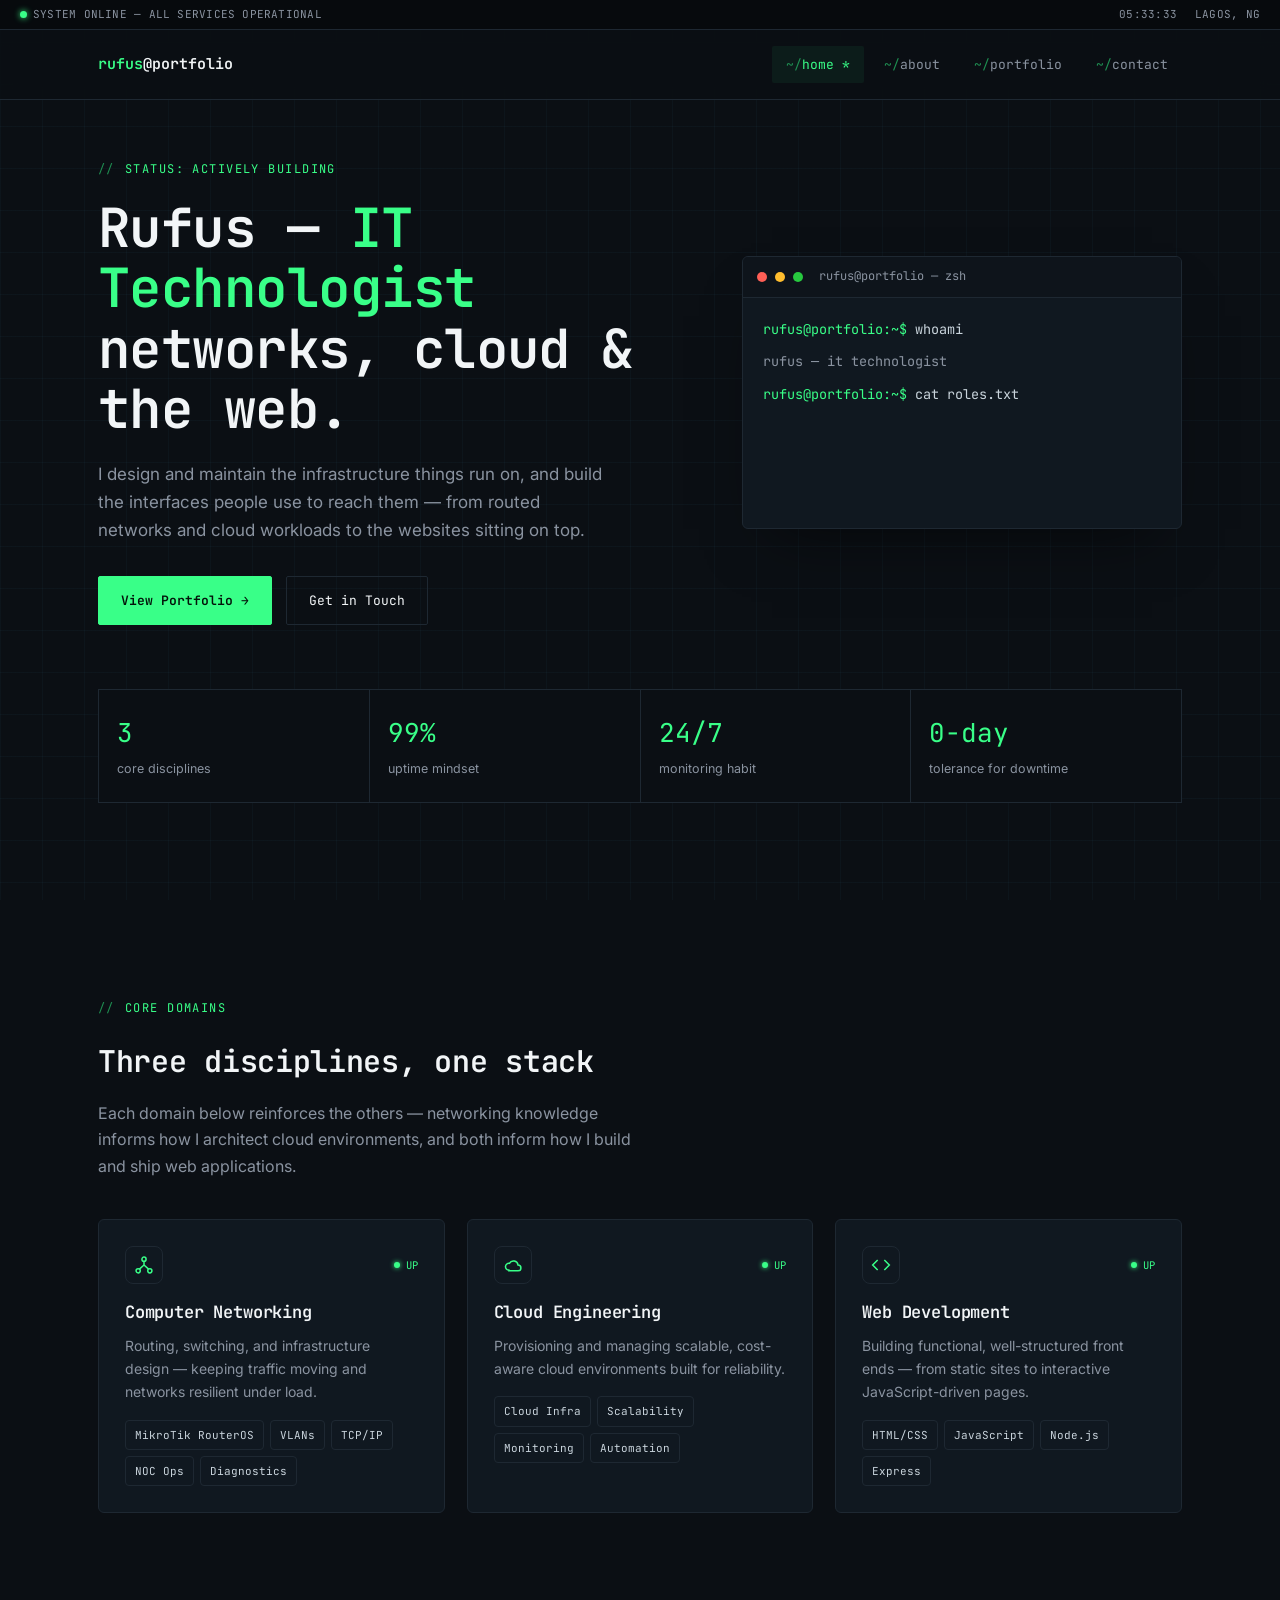
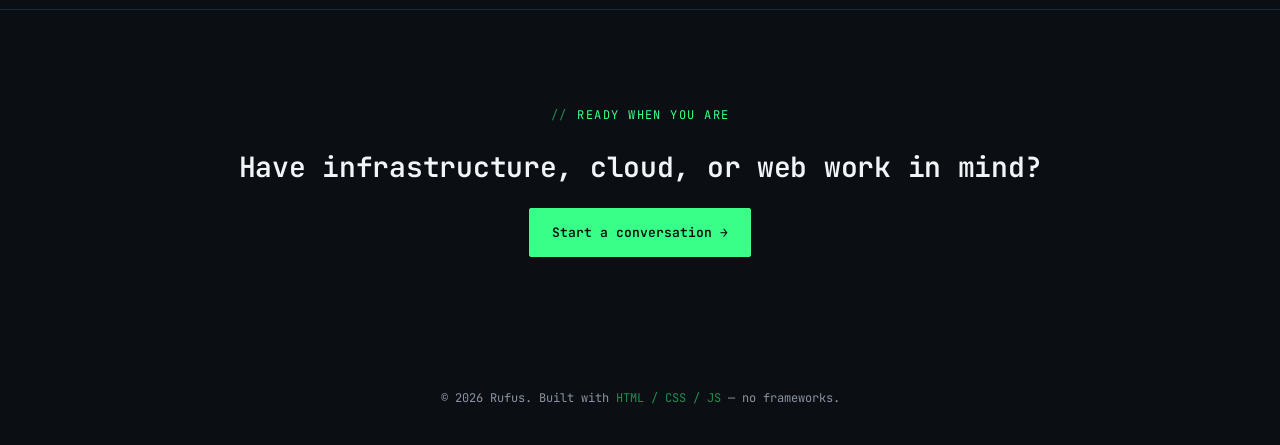
==== index.html @ 2d5509aa "Add files via upload" ====
<!DOCTYPE html>
<html lang="en">
<head>
<meta charset="UTF-8">
<meta name="viewport" content="width=device-width, initial-scale=1">
<title>Rufus — IT Technologist | Networking · Cloud · Web</title>
<meta name="description" content="Rufus — IT Technologist specializing in computer networking, cloud engineering, and web development.">
<link rel="preconnect" href="https://fonts.googleapis.com">
<link href="https://fonts.googleapis.com/css2?family=JetBrains+Mono:wght@400;500;600;700&family=Inter:wght@400;500;600;700&display=swap" rel="stylesheet">
<link rel="stylesheet" href="assets/style.css">
</head>
<body>

<div class="gridlines"></div>

<div class="statusbar">
  <div><span class="dot"></span>SYSTEM ONLINE — ALL SERVICES OPERATIONAL</div>
  <div class="right"><span id="liveClock">00:00:00</span><span>LAGOS, NG</span></div>
</div>

<nav class="nav">
  <div class="nav-inner">
    <div class="brand"><span class="path">rufus</span>@portfolio</div>
    <ul class="navlinks" id="navLinks">
      <li><a href="index.html">home</a></li>
      <li><a href="about.html">about</a></li>
      <li><a href="portfolio.html">portfolio</a></li>
      <li><a href="contact.html">contact</a></li>
    </ul>
    <button class="navtoggle" id="navToggle" aria-label="Toggle menu"><span></span><span></span><span></span></button>
  </div>
</nav>

<main>

  <!-- HERO -->
  <section class="hero">
    <div class="wrap">
      <div class="hero-grid">
        <div class="reveal in">
          <div class="eyebrow">status: actively building</div>
          <h1>Rufus — <span class="accent">IT Technologist</span><br>networks, cloud &amp; the web.</h1>
          <p class="lede">I design and maintain the infrastructure things run on, and build the interfaces people use to reach them — from routed networks and cloud workloads to the websites sitting on top.</p>
          <div class="cta-row">
            <a href="portfolio.html" class="btn btn-primary">View Portfolio →</a>
            <a href="contact.html" class="btn btn-ghost">Get in Touch</a>
          </div>
        </div>

        <div class="reveal in">
          <div class="term">
            <div class="term-head">
              <span class="tdot t1"></span><span class="tdot t2"></span><span class="tdot t3"></span>
              <span class="title">rufus@portfolio — zsh</span>
            </div>
            <div class="term-body" id="termBody"></div>
          </div>
        </div>
      </div>

      <div class="stats reveal">
        <div class="stat"><div class="num"><span data-counter="3" data-suffix="">0</span></div><div class="label">core disciplines</div></div>
        <div class="stat"><div class="num"><span data-counter="99" data-suffix="%">0%</span></div><div class="label">uptime mindset</div></div>
        <div class="stat"><div class="num"><span data-counter="24" data-suffix="/7">0</span></div><div class="label">monitoring habit</div></div>
        <div class="stat"><div class="num"><span data-counter="0" data-suffix="-day">0</span></div><div class="label">tolerance for downtime</div></div>
      </div>
    </div>
  </section>

  <!-- DOMAINS -->
  <section class="section">
    <div class="wrap">
      <div class="eyebrow reveal">core domains</div>
      <h2 style="font-size:30px; margin-bottom:14px;" class="reveal">Three disciplines, one stack</h2>
      <p style="color:var(--muted); max-width:560px;" class="reveal">Each domain below reinforces the others — networking knowledge informs how I architect cloud environments, and both inform how I build and ship web applications.</p>

      <div class="domains">
        <div class="node reveal">
          <div class="node-head">
            <div class="icon">
              <svg width="20" height="20" viewBox="0 0 24 24" fill="none" stroke="currentColor" stroke-width="1.8"><circle cx="12" cy="5" r="2.5"/><circle cx="5" cy="19" r="2.5"/><circle cx="19" cy="19" r="2.5"/><path d="M12 7.5V12M12 12L6.5 17M12 12l5.5 5"/></svg>
            </div>
            <div class="node-status"><span class="d"></span>UP</div>
          </div>
          <h3>Computer Networking</h3>
          <p>Routing, switching, and infrastructure design — keeping traffic moving and networks resilient under load.</p>
          <div class="node-skills">
            <span class="tag">MikroTik RouterOS</span><span class="tag">VLANs</span><span class="tag">TCP/IP</span><span class="tag">NOC Ops</span><span class="tag">Diagnostics</span>
          </div>
        </div>

        <div class="node reveal">
          <div class="node-head">
            <div class="icon">
              <svg width="20" height="20" viewBox="0 0 24 24" fill="none" stroke="currentColor" stroke-width="1.8"><path d="M7 18a4 4 0 1 1 .7-7.94A5.5 5.5 0 0 1 18 12a3.5 3.5 0 0 1 0 7H7Z"/></svg>
            </div>
            <div class="node-status"><span class="d"></span>UP</div>
          </div>
          <h3>Cloud Engineering</h3>
          <p>Provisioning and managing scalable, cost-aware cloud environments built for reliability.</p>
          <div class="node-skills">
            <span class="tag">Cloud Infra</span><span class="tag">Scalability</span><span class="tag">Monitoring</span><span class="tag">Automation</span>
          </div>
        </div>

        <div class="node reveal">
          <div class="node-head">
            <div class="icon">
              <svg width="20" height="20" viewBox="0 0 24 24" fill="none" stroke="currentColor" stroke-width="1.8"><polyline points="8 6 2 12 8 18"/><polyline points="16 6 22 12 16 18"/></svg>
            </div>
            <div class="node-status"><span class="d"></span>UP</div>
          </div>
          <h3>Web Development</h3>
          <p>Building functional, well-structured front ends — from static sites to interactive JavaScript-driven pages.</p>
          <div class="node-skills">
            <span class="tag">HTML/CSS</span><span class="tag">JavaScript</span><span class="tag">Node.js</span><span class="tag">Express</span>
          </div>
        </div>
      </div>
    </div>
  </section>

  <!-- CTA strip -->
  <section class="section" style="border-bottom:none;">
    <div class="wrap" style="text-align:center;">
      <div class="eyebrow reveal" style="justify-content:center;">ready when you are</div>
      <h2 style="font-size:28px; margin-bottom:18px;" class="reveal">Have infrastructure, cloud, or web work in mind?</h2>
      <a href="contact.html" class="btn btn-primary reveal">Start a conversation →</a>
    </div>
  </section>

</main>

<footer>
  <div class="wrap">© <span id="year"></span> Rufus. Built with <span class="path">HTML / CSS / JS</span> — no frameworks.</div>
</footer>

<script src="assets/main.js"></script>
<script>document.getElementById('year').textContent = new Date().getFullYear();</script>
</body>
</html>
---- assets/style.css ----
/* ============================================================
   Rufus — Portfolio
   Palette: terminal-dark base, signal-green + cyan accents
   Type: JetBrains Mono (display/labels) + Inter (body)
   ============================================================ */

:root{
  --bg:        #0B0F14;
  --panel:     #101820;
  --panel-2:   #0E141B;
  --line:      #1E2832;
  --text:      #F2F5F7;
  --muted:     #8A93A0;
  --green:     #39FF88;
  --green-dim: #1F8F52;
  --cyan:      #5AC8FA;
  --red:       #FF5C5C;
  --radius:    2px;
  --mono: 'JetBrains Mono', 'SFMono-Regular', Consolas, monospace;
  --sans: 'Inter', -apple-system, Segoe UI, sans-serif;
}

*{ margin:0; padding:0; box-sizing:border-box; }

html{ scroll-behavior:smooth; }

body{
  background:var(--bg);
  color:var(--text);
  font-family:var(--sans);
  font-size:16px;
  line-height:1.65;
  -webkit-font-smoothing:antialiased;
}

a{ color:inherit; text-decoration:none; }

img{ max-width:100%; display:block; }

::selection{ background:var(--green); color:#04130A; }

:focus-visible{
  outline:2px solid var(--green);
  outline-offset:3px;
}

.wrap{
  max-width:1140px;
  margin:0 auto;
  padding:0 28px;
}

@media (prefers-reduced-motion: reduce){
  *{ animation-duration:0.001ms !important; transition-duration:0.001ms !important; }
}

/* ---------- background grid texture ---------- */
.gridlines{
  position:fixed;
  inset:0;
  background-image:
    linear-gradient(rgba(90,200,250,0.035) 1px, transparent 1px),
    linear-gradient(90deg, rgba(90,200,250,0.035) 1px, transparent 1px);
  background-size:42px 42px;
  pointer-events:none;
  z-index:0;
}

/* ---------- top status bar ---------- */
.statusbar{
  position:fixed;
  top:0; left:0; right:0;
  height:30px;
  display:flex;
  align-items:center;
  justify-content:space-between;
  padding:0 20px;
  background:#070A0D;
  border-bottom:1px solid var(--line);
  font-family:var(--mono);
  font-size:11px;
  color:var(--muted);
  z-index:200;
  letter-spacing:0.02em;
}
.statusbar .dot{
  display:inline-block;
  width:7px; height:7px;
  border-radius:50%;
  background:var(--green);
  margin-right:6px;
  box-shadow:0 0 6px var(--green);
  animation:pulse 2.4s infinite;
}
@keyframes pulse{
  0%,100%{ opacity:1; }
  50%{ opacity:0.35; }
}
.statusbar .right span{ margin-left:18px; }

/* ---------- nav ---------- */
.nav{
  position:fixed;
  top:30px; left:0; right:0;
  z-index:190;
  background:rgba(11,15,20,0.88);
  backdrop-filter:blur(10px);
  border-bottom:1px solid var(--line);
}
.nav-inner{
  max-width:1140px;
  margin:0 auto;
  padding:16px 28px;
  display:flex;
  align-items:center;
  justify-content:space-between;
}
.brand{
  font-family:var(--mono);
  font-weight:600;
  font-size:15px;
  color:var(--text);
}
.brand .path{ color:var(--green); }
.navlinks{
  display:flex;
  gap:6px;
  list-style:none;
  font-family:var(--mono);
  font-size:13px;
}
.navlinks a{
  display:block;
  padding:8px 14px;
  color:var(--muted);
  border-radius:var(--radius);
  transition:color .15s, background .15s;
}
.navlinks a::before{ content:"~/"; color:var(--green-dim); }
.navlinks a:hover, .navlinks a.active{
  color:var(--green);
  background:rgba(57,255,136,0.06);
}
.navlinks a.active::after{ content:" *"; color:var(--green); }

.navtoggle{
  display:none;
  flex-direction:column;
  gap:4px;
  background:none;
  border:none;
  cursor:pointer;
  padding:8px;
}
.navtoggle span{
  width:22px; height:2px; background:var(--text);
}

@media (max-width:880px){
  .navlinks{
    position:fixed;
    top:76px; left:0; right:0;
    flex-direction:column;
    gap:0;
    background:#0B0F14;
    border-bottom:1px solid var(--line);
    max-height:0;
    overflow:hidden;
    transition:max-height .25s ease;
  }
  .navlinks.open{ max-height:320px; }
  .navlinks a{ padding:14px 28px; border-bottom:1px solid var(--line); }
  .navtoggle{ display:flex; }
}

main{ position:relative; z-index:1; padding-top:96px; }

/* ---------- eyebrow / section labels ---------- */
.eyebrow{
  font-family:var(--mono);
  font-size:12px;
  letter-spacing:0.12em;
  text-transform:uppercase;
  color:var(--green);
  display:flex;
  align-items:center;
  gap:10px;
  margin-bottom:18px;
}
.eyebrow::before{ content:"//"; color:var(--green-dim); }

h1,h2,h3{
  font-family:var(--mono);
  font-weight:600;
  letter-spacing:-0.01em;
  color:var(--text);
}

.section{ padding:96px 0; border-bottom:1px solid var(--line); }
.section:last-child{ border-bottom:none; }

/* ---------- HERO ---------- */
.hero{
  padding:64px 0 100px;
  position:relative;
}
.hero-grid{
  display:grid;
  grid-template-columns:1.15fr 0.85fr;
  gap:48px;
  align-items:center;
}
@media (max-width:880px){
  .hero-grid{ grid-template-columns:1fr; }
}
.hero h1{
  font-size:clamp(34px,5vw,54px);
  line-height:1.12;
  margin-bottom:20px;
}
.hero h1 .accent{ color:var(--green); }
.hero p.lede{
  font-size:17px;
  color:var(--muted);
  max-width:520px;
  margin-bottom:32px;
}
.hero .cta-row{ display:flex; gap:14px; flex-wrap:wrap; }

.btn{
  font-family:var(--mono);
  font-size:13px;
  padding:13px 22px;
  border-radius:var(--radius);
  border:1px solid var(--line);
  display:inline-flex;
  align-items:center;
  gap:8px;
  transition:transform .12s, border-color .12s, background .12s;
  cursor:pointer;
}
.btn-primary{
  background:var(--green);
  color:#04130A;
  border-color:var(--green);
  font-weight:600;
}
.btn-primary:hover{ transform:translateY(-2px); box-shadow:0 8px 24px -8px rgba(57,255,136,0.45); }
.btn-ghost{ color:var(--text); }
.btn-ghost:hover{ border-color:var(--green); color:var(--green); }

/* terminal card in hero */
.term{
  background:var(--panel);
  border:1px solid var(--line);
  border-radius:6px;
  overflow:hidden;
  box-shadow:0 30px 60px -30px rgba(0,0,0,0.6);
}
.term-head{
  display:flex;
  align-items:center;
  gap:8px;
  padding:10px 14px;
  background:var(--panel-2);
  border-bottom:1px solid var(--line);
}
.term-head .tdot{ width:10px; height:10px; border-radius:50%; }
.term-head .t1{ background:#FF5F56; }
.term-head .t2{ background:#FFBD2E; }
.term-head .t3{ background:#27C93F; }
.term-head .title{
  margin-left:8px;
  font-family:var(--mono);
  font-size:12px;
  color:var(--muted);
}
.term-body{
  font-family:var(--mono);
  font-size:13.5px;
  padding:20px;
  color:#C9D4DC;
  min-height:230px;
}
.term-body .promptline{ color:var(--green); }
.term-body .out{ color:var(--muted); }
.term-body .cyan{ color:var(--cyan); }
.cursor{
  display:inline-block;
  width:8px; height:16px;
  background:var(--green);
  vertical-align:middle;
  animation:blink 1s steps(1) infinite;
}
@keyframes blink{ 50%{ opacity:0; } }

/* ---------- STATS STRIP ---------- */
.stats{
  display:grid;
  grid-template-columns:repeat(4,1fr);
  gap:1px;
  background:var(--line);
  border:1px solid var(--line);
  margin-top:64px;
}
.stat{
  background:var(--bg);
  padding:22px 18px;
}
.stat .num{ font-family:var(--mono); font-size:26px; color:var(--green); }
.stat .label{ font-size:12.5px; color:var(--muted); margin-top:4px; }
@media (max-width:700px){
  .stats{ grid-template-columns:repeat(2,1fr); }
}

/* ---------- DOMAIN / SKILL NODES ---------- */
.domains{
  display:grid;
  grid-template-columns:repeat(3,1fr);
  gap:22px;
  margin-top:40px;
}
@media (max-width:900px){ .domains{ grid-template-columns:1fr; } }

.node{
  background:var(--panel);
  border:1px solid var(--line);
  border-radius:6px;
  padding:26px;
  position:relative;
  transition:border-color .15s, transform .15s;
}
.node:hover{ border-color:var(--green-dim); transform:translateY(-3px); }
.node-head{
  display:flex;
  align-items:center;
  justify-content:space-between;
  margin-bottom:14px;
}
.node-head .icon{
  width:38px; height:38px;
  border:1px solid var(--line);
  border-radius:8px;
  display:flex;
  align-items:center;
  justify-content:center;
  color:var(--green);
}
.node-status{
  font-family:var(--mono);
  font-size:10.5px;
  color:var(--green);
  display:flex;
  align-items:center;
  gap:6px;
}
.node-status .d{ width:6px; height:6px; border-radius:50%; background:var(--green); box-shadow:0 0 5px var(--green); }
.node h3{ font-size:17px; margin-bottom:8px; }
.node p{ color:var(--muted); font-size:14px; margin-bottom:16px; }
.node-skills{
  display:flex; flex-wrap:wrap; gap:6px;
}
.tag{
  font-family:var(--mono);
  font-size:11px;
  padding:5px 9px;
  border:1px solid var(--line);
  border-radius:4px;
  color:#C9D4DC;
}

/* ---------- progress / proficiency bars ---------- */
.barrow{ margin-bottom:14px; }
.barrow .blabel{
  display:flex; justify-content:space-between;
  font-family:var(--mono); font-size:12.5px;
  margin-bottom:6px; color:var(--text);
}
.barrow .blabel span:last-child{ color:var(--muted); }
.bartrack{
  height:6px;
  background:var(--panel-2);
  border:1px solid var(--line);
  border-radius:3px;
  overflow:hidden;
}
.barfill{
  height:100%;
  background:linear-gradient(90deg, var(--green-dim), var(--green));
  width:0%;
  transition:width 1.1s cubic-bezier(.2,.7,.2,1);
}

/* ---------- timeline (about) ---------- */
.timeline{ position:relative; padding-left:28px; margin-top:36px; }
.timeline::before{
  content:"";
  position:absolute; left:5px; top:4px; bottom:4px;
  width:1px; background:var(--line);
}
.titem{ position:relative; padding-bottom:36px; }
.titem:last-child{ padding-bottom:0; }
.titem::before{
  content:"";
  position:absolute; left:-28px; top:4px;
  width:11px; height:11px; border-radius:50%;
  background:var(--bg); border:2px solid var(--green);
}
.titem .when{ font-family:var(--mono); font-size:12px; color:var(--green); margin-bottom:4px; }
.titem h3{ font-size:16px; margin-bottom:6px; }
.titem p{ color:var(--muted); font-size:14.5px; }

/* ---------- portfolio cards ---------- */
.filterbar{
  display:flex; gap:10px; flex-wrap:wrap;
  margin-bottom:36px;
}
.filterbtn{
  font-family:var(--mono);
  font-size:12.5px;
  padding:9px 16px;
  border:1px solid var(--line);
  border-radius:20px;
  color:var(--muted);
  background:transparent;
  cursor:pointer;
  transition:all .15s;
}
.filterbtn:hover{ color:var(--text); border-color:#33424F; }
.filterbtn.active{ color:#04130A; background:var(--green); border-color:var(--green); }

.projects{
  display:grid;
  grid-template-columns:repeat(2,1fr);
  gap:22px;
}
@media (max-width:800px){ .projects{ grid-template-columns:1fr; } }

.pcard{
  background:var(--panel);
  border:1px solid var(--line);
  border-radius:6px;
  overflow:hidden;
  transition:transform .15s, border-color .15s;
}
.pcard:hover{ transform:translateY(-3px); border-color:var(--green-dim); }
.pcard-top{
  padding:18px 22px;
  border-bottom:1px solid var(--line);
  display:flex; justify-content:space-between; align-items:center;
}
.pcard-top .ptype{ font-family:var(--mono); font-size:11px; color:var(--cyan); text-transform:uppercase; letter-spacing:.06em; }
.pcard-top .pstate{ font-family:var(--mono); font-size:11px; color:var(--green); }
.pcard-body{ padding:22px; }
.pcard h3{ font-size:17px; margin-bottom:10px; }
.pcard p{ color:var(--muted); font-size:14px; margin-bottom:16px; }
.pcard .stack{ display:flex; flex-wrap:wrap; gap:6px; }
.pcard[data-cat]{ }

/* ---------- contact ---------- */
.contact-grid{
  display:grid;
  grid-template-columns:0.9fr 1.1fr;
  gap:54px;
}
@media (max-width:880px){ .contact-grid{ grid-template-columns:1fr; } }

.cline{
  display:flex; align-items:flex-start; gap:14px;
  padding:16px 0;
  border-bottom:1px solid var(--line);
}
.cline:last-child{ border-bottom:none; }
.cline .k{ font-family:var(--mono); font-size:12px; color:var(--green); min-width:90px; padding-top:2px; }
.cline .v{ font-size:15px; color:var(--text); }
.cline .v .sub{ color:var(--muted); font-size:13px; display:block; margin-top:2px; }

.field{ margin-bottom:20px; }
.field label{
  display:block;
  font-family:var(--mono);
  font-size:12px;
  color:var(--muted);
  margin-bottom:8px;
}
.field input, .field textarea{
  width:100%;
  background:var(--panel);
  border:1px solid var(--line);
  border-radius:4px;
  padding:13px 14px;
  color:var(--text);
  font-family:var(--sans);
  font-size:14.5px;
  resize:vertical;
  transition:border-color .15s;
}
.field input:focus, .field textarea:focus{
  border-color:var(--green);
  outline:none;
}
.field .err{
  color:var(--red);
  font-size:12px;
  font-family:var(--mono);
  margin-top:6px;
  display:none;
}
.field.invalid input, .field.invalid textarea{ border-color:var(--red); }
.field.invalid .err{ display:block; }

#formStatus{
  display:none;
  font-family:var(--mono);
  font-size:13px;
  padding:14px 16px;
  border-radius:4px;
  margin-top:18px;
}
#formStatus.show{ display:block; }
#formStatus.ok{ background:rgba(57,255,136,0.08); border:1px solid var(--green-dim); color:var(--green); }

/* ---------- footer ---------- */
footer{
  padding:36px 0;
  text-align:center;
  font-family:var(--mono);
  font-size:12px;
  color:var(--muted);
}
footer .path{ color:var(--green-dim); }

/* ---------- page header (non-home pages) ---------- */
.pagehead{
  padding:48px 0 10px;
}
.pagehead h1{ font-size:clamp(28px,4vw,40px); margin-bottom:10px; }
.pagehead .crumb{
  font-family:var(--mono);
  font-size:12.5px;
  color:var(--muted);
}
.pagehead .crumb .seg{ color:var(--green); }

/* reveal-on-scroll */
.reveal{ opacity:0; transform:translateY(16px); transition:opacity .6s ease, transform .6s ease; }
.reveal.in{ opacity:1; transform:translateY(0); }
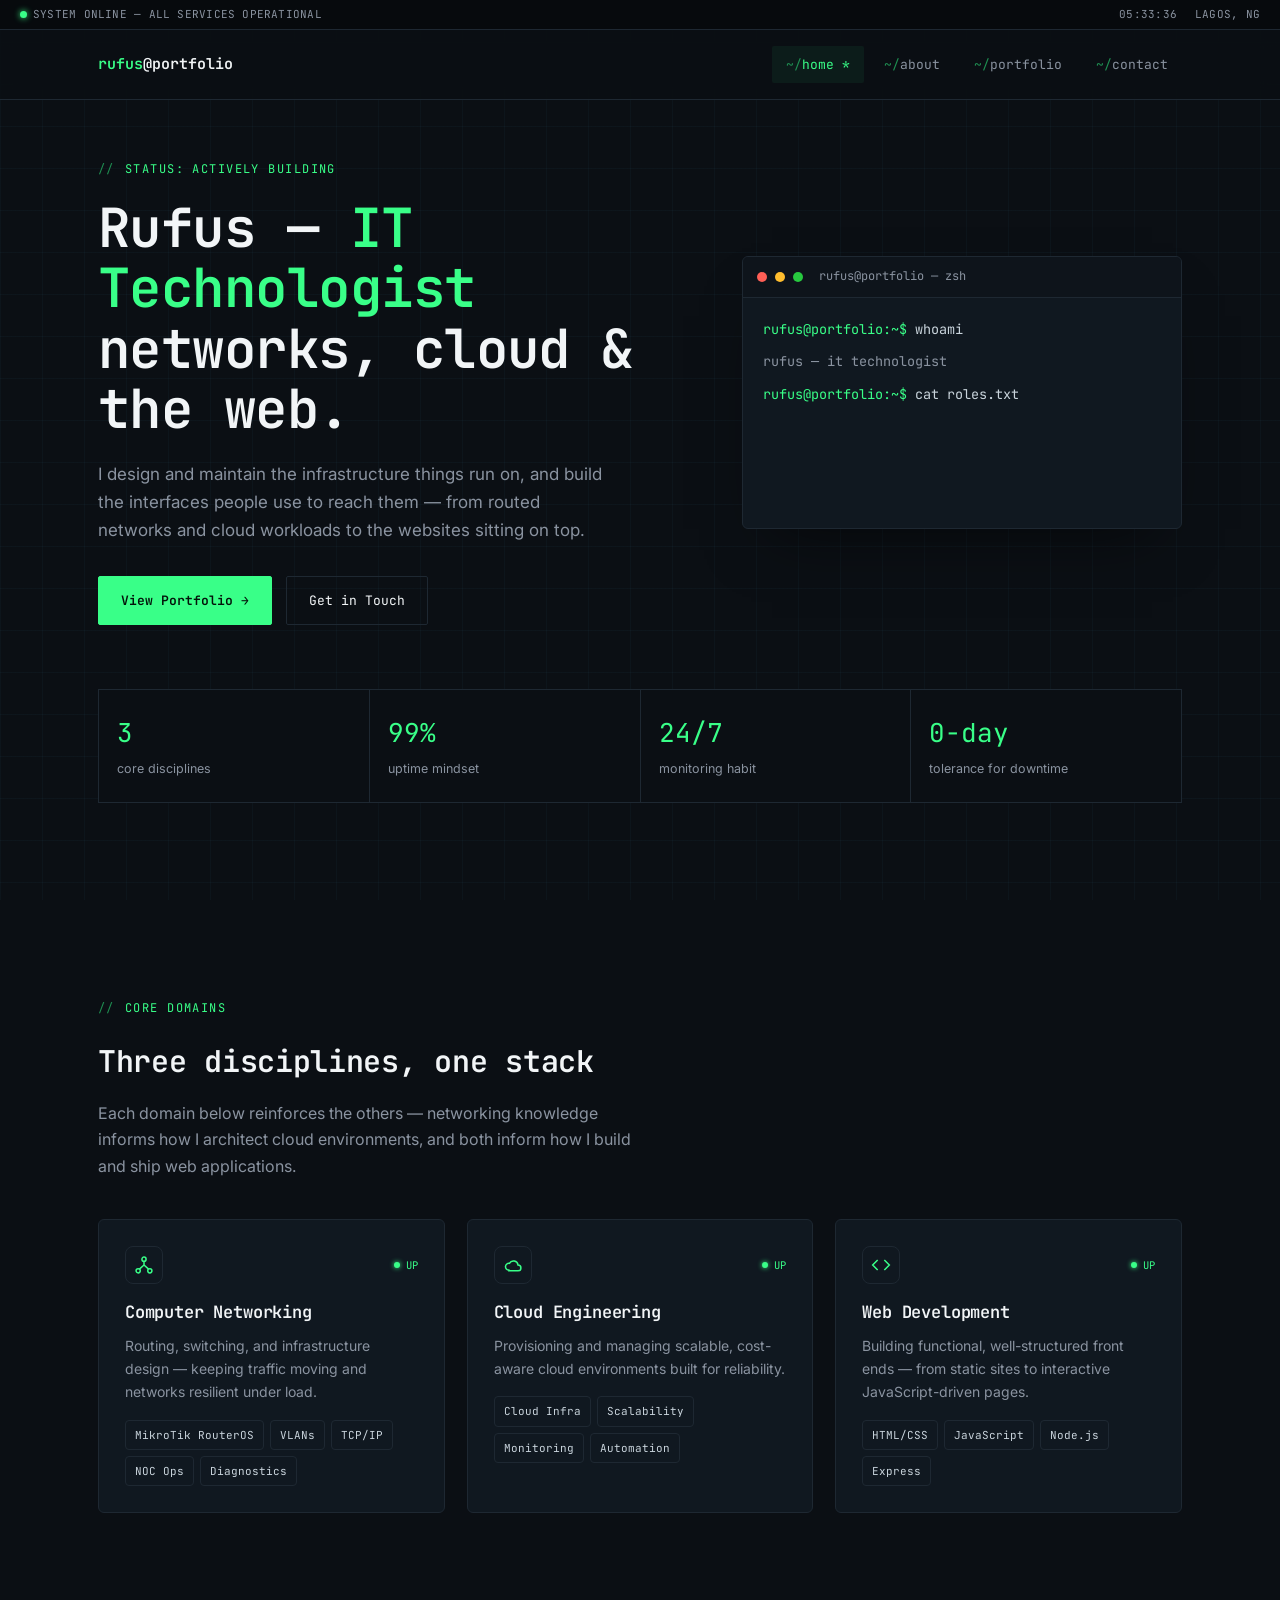
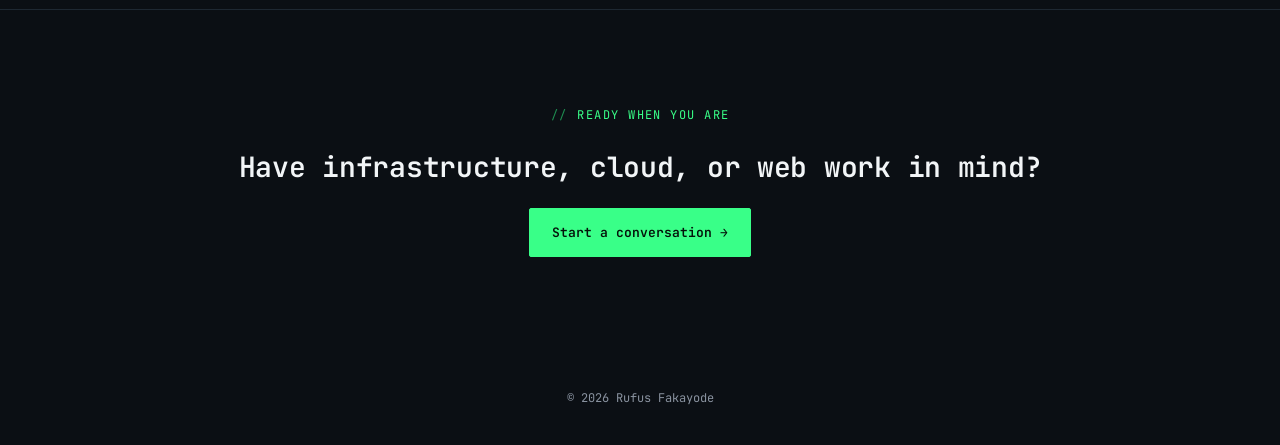
==== commit f675894e: "Update index.html" ====
--- a/index.html
+++ b/index.html
@@ -132,7 +132,7 @@
 </main>
 
 <footer>
-  <div class="wrap">© <span id="year"></span> Rufus. Built with <span class="path">HTML / CSS / JS</span> — no frameworks.</div>
+  <div class="wrap">© <span id="year"></span> Rufus Fakayode </div>
 </footer>
 
 <script src="assets/main.js"></script>
